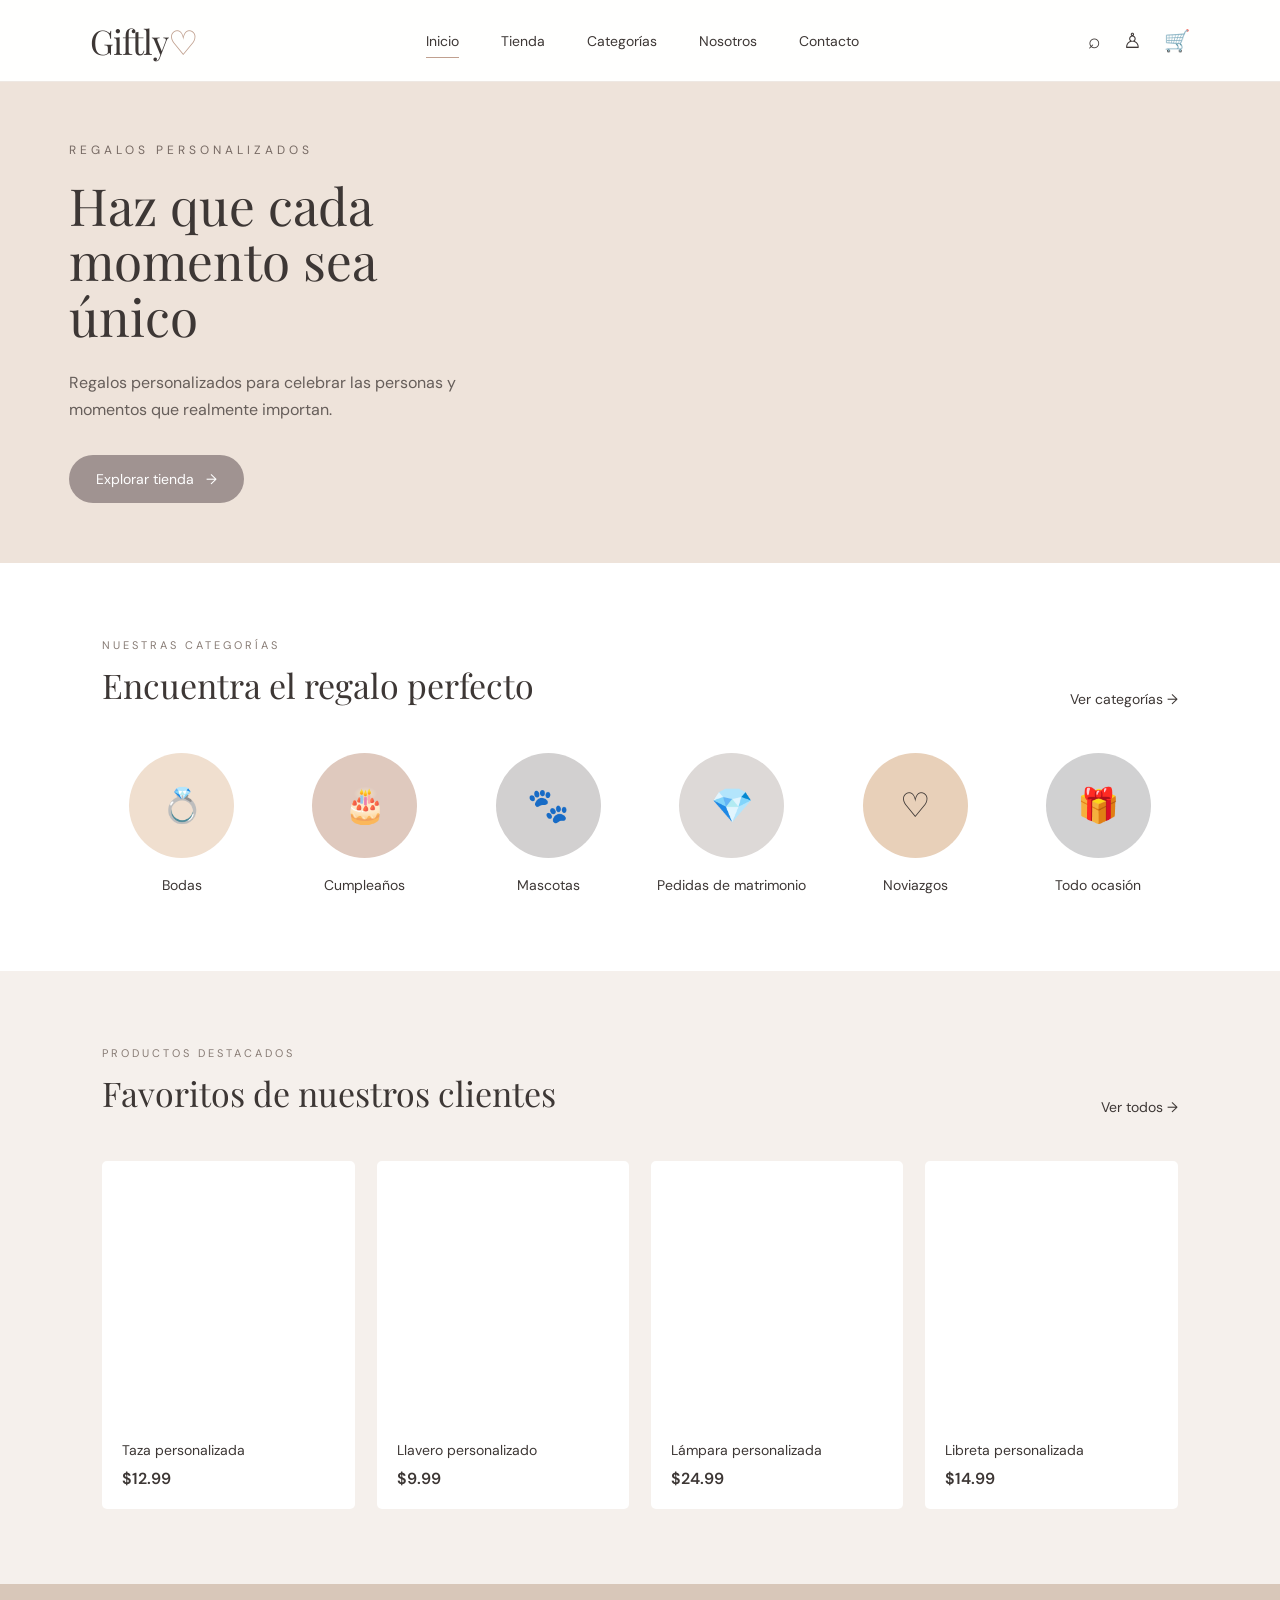
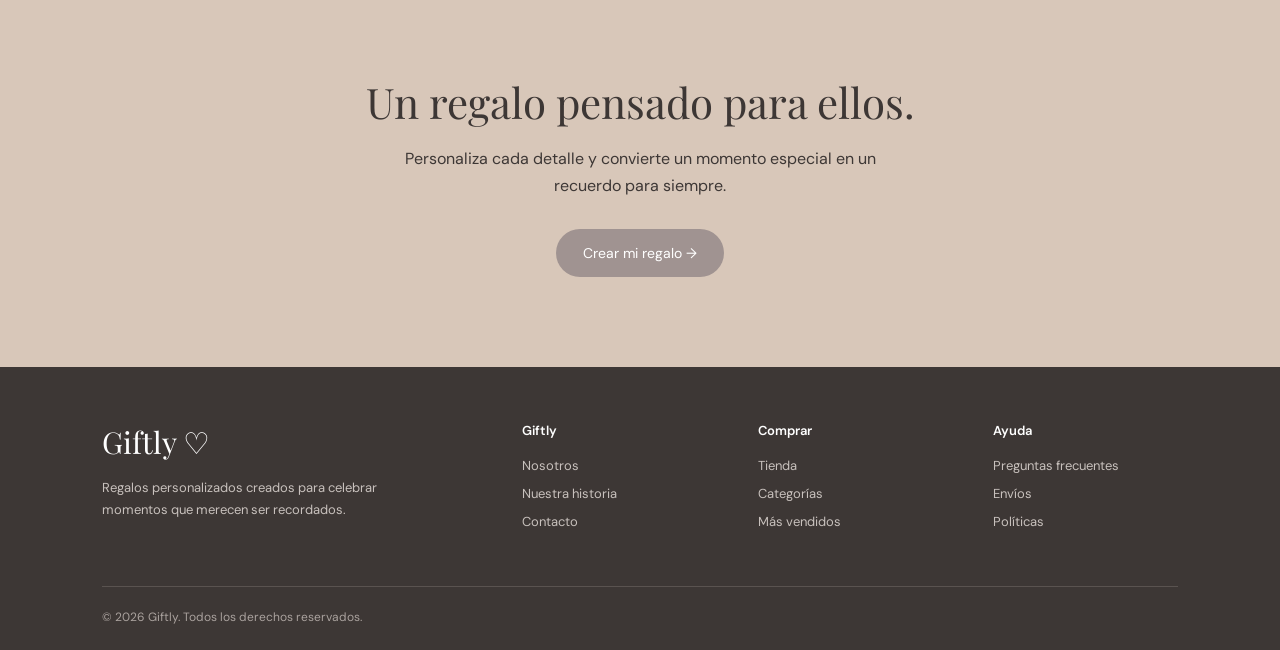
==== index.html @ bbb014ee "First Commit" ====
<!DOCTYPE html>
<html lang="es">

<head>
    <meta charset="UTF-8">
    <meta name="viewport" content="width=device-width, initial-scale=1.0">

    <title>Giftly | Regalos personalizados</title>

    <!-- Google Fonts -->
    <link rel="preconnect" href="https://fonts.googleapis.com">
    <link rel="preconnect" href="https://fonts.gstatic.com" crossorigin>

    <link href="https://fonts.googleapis.com/css2?family=DM+Sans:wght@400;500;600;700&family=Playfair+Display:wght@400;500;600&display=swap" rel="stylesheet">

    <!-- CSS -->
    <link rel="stylesheet" href="css/style.css">
</head>


<body>

    <!-- =========================
         HEADER
    ========================== -->

    <header class="header">

        <a href="#" class="logo">
            Giftly<span>♡</span>
        </a>

        <nav class="navbar">

            <a href="#" class="active">Inicio</a>
            <a href="#">Tienda</a>
            <a href="#">Categorías</a>
            <a href="#">Nosotros</a>
            <a href="#">Contacto</a>

        </nav>

        <div class="header-icons">

            <a href="#" aria-label="Buscar">⌕</a>
            <a href="#" aria-label="Cuenta">♙</a>
            <a href="#" aria-label="Carrito">🛒</a>

        </div>

    </header>


    <!-- =========================
         MAIN
    ========================== -->

    <main>


        <!-- HERO -->

        <section class="hero">

            <div class="hero-content">

                <span class="small-title">
                    Regalos personalizados
                </span>

                <h1>
                    Haz que cada
                    momento sea único
                </h1>

                <p>
                    Regalos personalizados para celebrar
                    las personas y momentos que realmente
                    importan.
                </p>

                <a href="#" class="btn">
                    Explorar tienda
                    <span>→</span>
                </a>

            </div>

            <div class="hero-image"></div>

        </section>


        <!-- =========================
             CATEGORÍAS
        ========================== -->

        <section class="categories">

            <div class="section-header">

                <div>

                    <span class="section-label">
                        Nuestras categorías
                    </span>

                    <h2 class="section-title">
                        Encuentra el regalo perfecto
                    </h2>

                </div>

                <a href="#" class="view-all">
                    Ver categorías →
                </a>

            </div>


            <div class="category-grid">


                <a href="#" class="category">

                    <div class="category-circle">
                        💍
                    </div>

                    <p>Bodas</p>

                </a>


                <a href="#" class="category">

                    <div class="category-circle">
                        🎂
                    </div>

                    <p>Cumpleaños</p>

                </a>


                <a href="#" class="category">

                    <div class="category-circle">
                        🐾
                    </div>

                    <p>Mascotas</p>

                </a>


                <a href="#" class="category">

                    <div class="category-circle">
                        💎
                    </div>

                    <p>Pedidas de matrimonio</p>

                </a>


                <a href="#" class="category">

                    <div class="category-circle">
                        ♡
                    </div>

                    <p>Noviazgos</p>

                </a>


                <a href="#" class="category">

                    <div class="category-circle">
                        🎁
                    </div>

                    <p>Todo ocasión</p>

                </a>

            </div>

        </section>


        <!-- =========================
             PRODUCTOS
        ========================== -->

        <section class="products">

            <div class="section-header">

                <div>

                    <span class="section-label">
                        Productos destacados
                    </span>

                    <h2 class="section-title">
                        Favoritos de nuestros clientes
                    </h2>

                </div>

                <a href="#" class="view-all">
                    Ver todos →
                </a>

            </div>


            <div class="product-grid">


                <!-- PRODUCTO 1 -->

                <article class="product">

                    <div class="product-image product-1"></div>

                    <div class="product-info">

                        <p class="product-name">
                            Taza personalizada
                        </p>

                        <p class="product-price">
                            $12.99
                        </p>

                    </div>

                </article>


                <!-- PRODUCTO 2 -->

                <article class="product">

                    <div class="product-image product-2"></div>

                    <div class="product-info">

                        <p class="product-name">
                            Llavero personalizado
                        </p>

                        <p class="product-price">
                            $9.99
                        </p>

                    </div>

                </article>


                <!-- PRODUCTO 3 -->

                <article class="product">

                    <div class="product-image product-3"></div>

                    <div class="product-info">

                        <p class="product-name">
                            Lámpara personalizada
                        </p>

                        <p class="product-price">
                            $24.99
                        </p>

                    </div>

                </article>


                <!-- PRODUCTO 4 -->

                <article class="product">

                    <div class="product-image product-4"></div>

                    <div class="product-info">

                        <p class="product-name">
                            Libreta personalizada
                        </p>

                        <p class="product-price">
                            $14.99
                        </p>

                    </div>

                </article>


            </div>

        </section>


        <!-- =========================
             CTA
        ========================== -->

        <section class="cta">

            <h2>
                Un regalo pensado para ellos.
            </h2>

            <p>
                Personaliza cada detalle y convierte
                un momento especial en un recuerdo
                para siempre.
            </p>

            <a href="#" class="btn">
                Crear mi regalo →
            </a>

        </section>


    </main>


    <!-- =========================
         FOOTER
    ========================== -->

    <footer class="footer">

        <div class="footer-content">


            <div class="footer-brand">

                <div class="footer-logo">
                    Giftly ♡
                </div>

                <p>
                    Regalos personalizados creados
                    para celebrar momentos que
                    merecen ser recordados.
                </p>

            </div>


            <div class="footer-column">

                <h3>Giftly</h3>

                <ul>

                    <li>
                        <a href="#">Nosotros</a>
                    </li>

                    <li>
                        <a href="#">Nuestra historia</a>
                    </li>

                    <li>
                        <a href="#">Contacto</a>
                    </li>

                </ul>

            </div>


            <div class="footer-column">

                <h3>Comprar</h3>

                <ul>

                    <li>
                        <a href="#">Tienda</a>
                    </li>

                    <li>
                        <a href="#">Categorías</a>
                    </li>

                    <li>
                        <a href="#">Más vendidos</a>
                    </li>

                </ul>

            </div>


            <div class="footer-column">

                <h3>Ayuda</h3>

                <ul>

                    <li>
                        <a href="#">Preguntas frecuentes</a>
                    </li>

                    <li>
                        <a href="#">Envíos</a>
                    </li>

                    <li>
                        <a href="#">Políticas</a>
                    </li>

                </ul>

            </div>


        </div>


        <div class="copyright">

            © 2026 Giftly. Todos los derechos reservados.

        </div>

    </footer>


</body>

</html>
---- css/style.css ----
/* =========================
   PALETA DE COLORES
========================= */

:root {

    --beige: #D8C7B9;
    --blush: #C0A08F;
    --taupe: #A09391;
    --cream: #E8D0B9;
    --gray: #C0C0C1;

    --dark: #3D3735;

    --white: #FFFFFF;

    --background: #F8F5F2;

}


/* =========================
   RESET
========================= */

* {
    margin: 0;
    padding: 0;
    box-sizing: border-box;
}


html {
    scroll-behavior: smooth;
}


body {

    font-family: "DM Sans", sans-serif;

    color: var(--dark);

    background: var(--background);

}


a {

    text-decoration: none;

    color: inherit;

}


/* =========================
   HEADER
========================= */

.header {

    height: 82px;

    background: rgba(255, 255, 255, 0.96);

    display: flex;

    align-items: center;

    justify-content: space-between;

    padding: 0 7%;

    border-bottom: 1px solid #eee8e3;

}


/* LOGO */

.logo {

    font-family: "Playfair Display", serif;

    font-size: 34px;

    letter-spacing: -1px;

}


.logo span {

    color: var(--blush);

}


/* NAVBAR */

.navbar {

    display: flex;

    gap: 42px;

    font-size: 14px;

}


.navbar a {

    position: relative;

    transition: 0.3s;

}


.navbar a:hover {

    color: var(--blush);

}


.navbar a.active::after {

    content: "";

    position: absolute;

    width: 100%;

    height: 1px;

    background: var(--blush);

    left: 0;

    bottom: -8px;

}


/* HEADER ICONS */

.header-icons {

    display: flex;

    gap: 22px;

    font-size: 21px;

}


.header-icons a {

    transition: 0.3s;

}


.header-icons a:hover {

    color: var(--blush);

}


/* =========================
   HERO
========================= */

.hero {

    min-height: 480px;

    display: grid;

    grid-template-columns: 45% 55%;

    background: #eee3da;

}


.hero-content {

    display: flex;

    flex-direction: column;

    justify-content: center;

    padding: 60px 12%;

}


/* SMALL TITLE */

.small-title {

    font-size: 12px;

    letter-spacing: 4px;

    text-transform: uppercase;

    color: #766963;

    margin-bottom: 20px;

}


/* HERO TITLE */

.hero h1 {

    font-family: "Playfair Display", serif;

    font-size: clamp(42px, 4vw, 62px);

    font-weight: 400;

    line-height: 1.08;

    margin-bottom: 25px;

}


/* HERO TEXT */

.hero p {

    max-width: 420px;

    line-height: 1.7;

    color: #665e5a;

    margin-bottom: 32px;

}


/* BUTTON */

.btn {

    display: inline-flex;

    width: fit-content;

    align-items: center;

    gap: 12px;

    padding: 15px 27px;

    background: var(--taupe);

    color: white;

    border-radius: 30px;

    font-size: 14px;

    transition: 0.3s;

}


.btn:hover {

    background: var(--dark);

    transform: translateY(-2px);

}


/* HERO IMAGE */

.hero-image {

    background-image:

        url("https://images.unsplash.com/photo-1512909006721-3d6018887383?auto=format&fit=crop&w=1400&q=85");

    background-size: cover;

    background-position: center;

    min-height: 480px;

}


/* =========================
   SECCIONES
========================= */

.categories,
.products {

    padding: 75px 8%;

}


.categories {

    background: white;

}


.products {

    background: #F5F0EC;

}


/* SECTION HEADER */

.section-header {

    display: flex;

    justify-content: space-between;

    align-items: end;

    margin-bottom: 45px;

}


.section-label {

    display: block;

    font-size: 11px;

    letter-spacing: 3px;

    text-transform: uppercase;

    color: #877b74;

    margin-bottom: 10px;

}


.section-title {

    font-family: "Playfair Display", serif;

    font-size: 34px;

    font-weight: 400;

}


.view-all {

    font-size: 14px;

    transition: 0.3s;

}


.view-all:hover {

    color: var(--blush);

}


/* =========================
   CATEGORÍAS
========================= */

.category-grid {

    display: grid;

    grid-template-columns: repeat(6, 1fr);

    gap: 25px;

}


.category {

    text-align: center;

    cursor: pointer;

}


.category-circle {

    width: 105px;

    height: 105px;

    margin: 0 auto 18px;

    border-radius: 50%;

    display: flex;

    align-items: center;

    justify-content: center;

    font-size: 34px;

    transition: 0.3s;

}


.category:nth-child(1) .category-circle {

    background: #F0DFCF;

}


.category:nth-child(2) .category-circle {

    background: #DFC9BE;

}


.category:nth-child(3) .category-circle {

    background: #D2D0D0;

}


.category:nth-child(4) .category-circle {

    background: #DDD9D7;

}


.category:nth-child(5) .category-circle {

    background: var(--cream);

}


.category:nth-child(6) .category-circle {

    background: #D1D1D2;

}


.category:hover .category-circle {

    transform: translateY(-5px);

}


.category p {

    font-size: 14px;

    line-height: 1.4;

}


/* =========================
   PRODUCTOS
========================= */

.product-grid {

    display: grid;

    grid-template-columns: repeat(4, 1fr);

    gap: 22px;

}


.product {

    background: white;

    border-radius: 5px;

    overflow: hidden;

    transition: 0.3s;

}


.product:hover {

    transform: translateY(-5px);

    box-shadow:
        0 15px 35px rgba(60, 50, 45, 0.08);

}


/* PRODUCT IMAGE */

.product-image {

    height: 260px;

    background-size: cover;

    background-position: center;

}


.product-1 {

    background-image:
        url("https://images.unsplash.com/photo-1577937927133-66ef06acdf18?auto=format&fit=crop&w=700&q=80");

}


.product-2 {

    background-image:
        url("https://images.unsplash.com/photo-1608508644127-ba99c8c1c8bb?auto=format&fit=crop&w=700&q=80");

}


.product-3 {

    background-image:
        url("https://images.unsplash.com/photo-1603006905003-be475563bc59?auto=format&fit=crop&w=700&q=80");

}


.product-4 {

    background-image:
        url("https://images.unsplash.com/photo-1544816155-12df9643f363?auto=format&fit=crop&w=700&q=80");

}


/* PRODUCT INFO */

.product-info {

    padding: 20px;

}


.product-name {

    font-size: 14px;

    margin-bottom: 9px;

}


.product-price {

    font-size: 16px;

    font-weight: 600;

}


/* =========================
   CTA
========================= */

.cta {

    padding: 90px 8%;

    text-align: center;

    background: var(--beige);

}


.cta h2 {

    font-family: "Playfair Display", serif;

    font-size: 42px;

    font-weight: 400;

    margin-bottom: 15px;

}


.cta p {

    max-width: 500px;

    margin: 0 auto 30px;

    line-height: 1.7;

}


/* =========================
   FOOTER
========================= */

.footer {

    background: var(--dark);

    color: white;

    padding: 55px 8% 25px;

}


.footer-content {

    display: grid;

    grid-template-columns: 2fr 1fr 1fr 1fr;

    gap: 50px;

    padding-bottom: 45px;

}


/* FOOTER BRAND */

.footer-logo {

    font-family: "Playfair Display", serif;

    font-size: 30px;

    margin-bottom: 15px;

}


.footer-brand p {

    color: #c8c1bd;

    max-width: 300px;

    font-size: 13px;

    line-height: 1.7;

}


/* FOOTER COLUMNS */

.footer-column h3 {

    font-size: 13px;

    margin-bottom: 18px;

    font-weight: 600;

}


.footer-column ul {

    list-style: none;

}


.footer-column li {

    margin-bottom: 11px;

    font-size: 13px;

    color: #c8c1bd;

}


.footer-column a {

    transition: 0.3s;

}


.footer-column a:hover {

    color: white;

}


/* COPYRIGHT */

.copyright {

    border-top: 1px solid #5a5350;

    padding-top: 22px;

    font-size: 12px;

    color: #aaa29e;

}


/* =========================
   TABLETS
========================= */

@media (max-width: 1000px) {

    .navbar {

        gap: 18px;

    }


    .category-grid {

        grid-template-columns: repeat(3, 1fr);

        row-gap: 35px;

    }


    .product-grid {

        grid-template-columns: repeat(2, 1fr);

    }

}


/* =========================
   MOBILE
========================= */

@media (max-width: 700px) {

    .header {

        padding: 0 5%;

    }


    .navbar {

        display: none;

    }


    .hero {

        grid-template-columns: 1fr;

    }


    .hero-content {

        padding: 60px 8%;

    }


    .hero-image {

        min-height: 350px;

    }


    .category-grid {

        grid-template-columns: repeat(2, 1fr);

    }


    .product-grid {

        grid-template-columns: 1fr;

    }


    .section-header {

        align-items: flex-start;

        flex-direction: column;

        gap: 15px;

    }


    .footer-content {

        grid-template-columns: 1fr 1fr;

    }

}


/* =========================
   SMALL MOBILE
========================= */

@media (max-width: 450px) {

    .logo {

        font-size: 28px;

    }


    .header-icons {

        gap: 12px;

        font-size: 18px;

    }


    .hero h1 {

        font-size: 40px;

    }


    .section-title {

        font-size: 28px;

    }


    .category-grid {

        gap: 20px 10px;

    }


    .category-circle {

        width: 85px;

        height: 85px;

        font-size: 28px;

    }


    .footer-content {

        grid-template-columns: 1fr;

    }

}
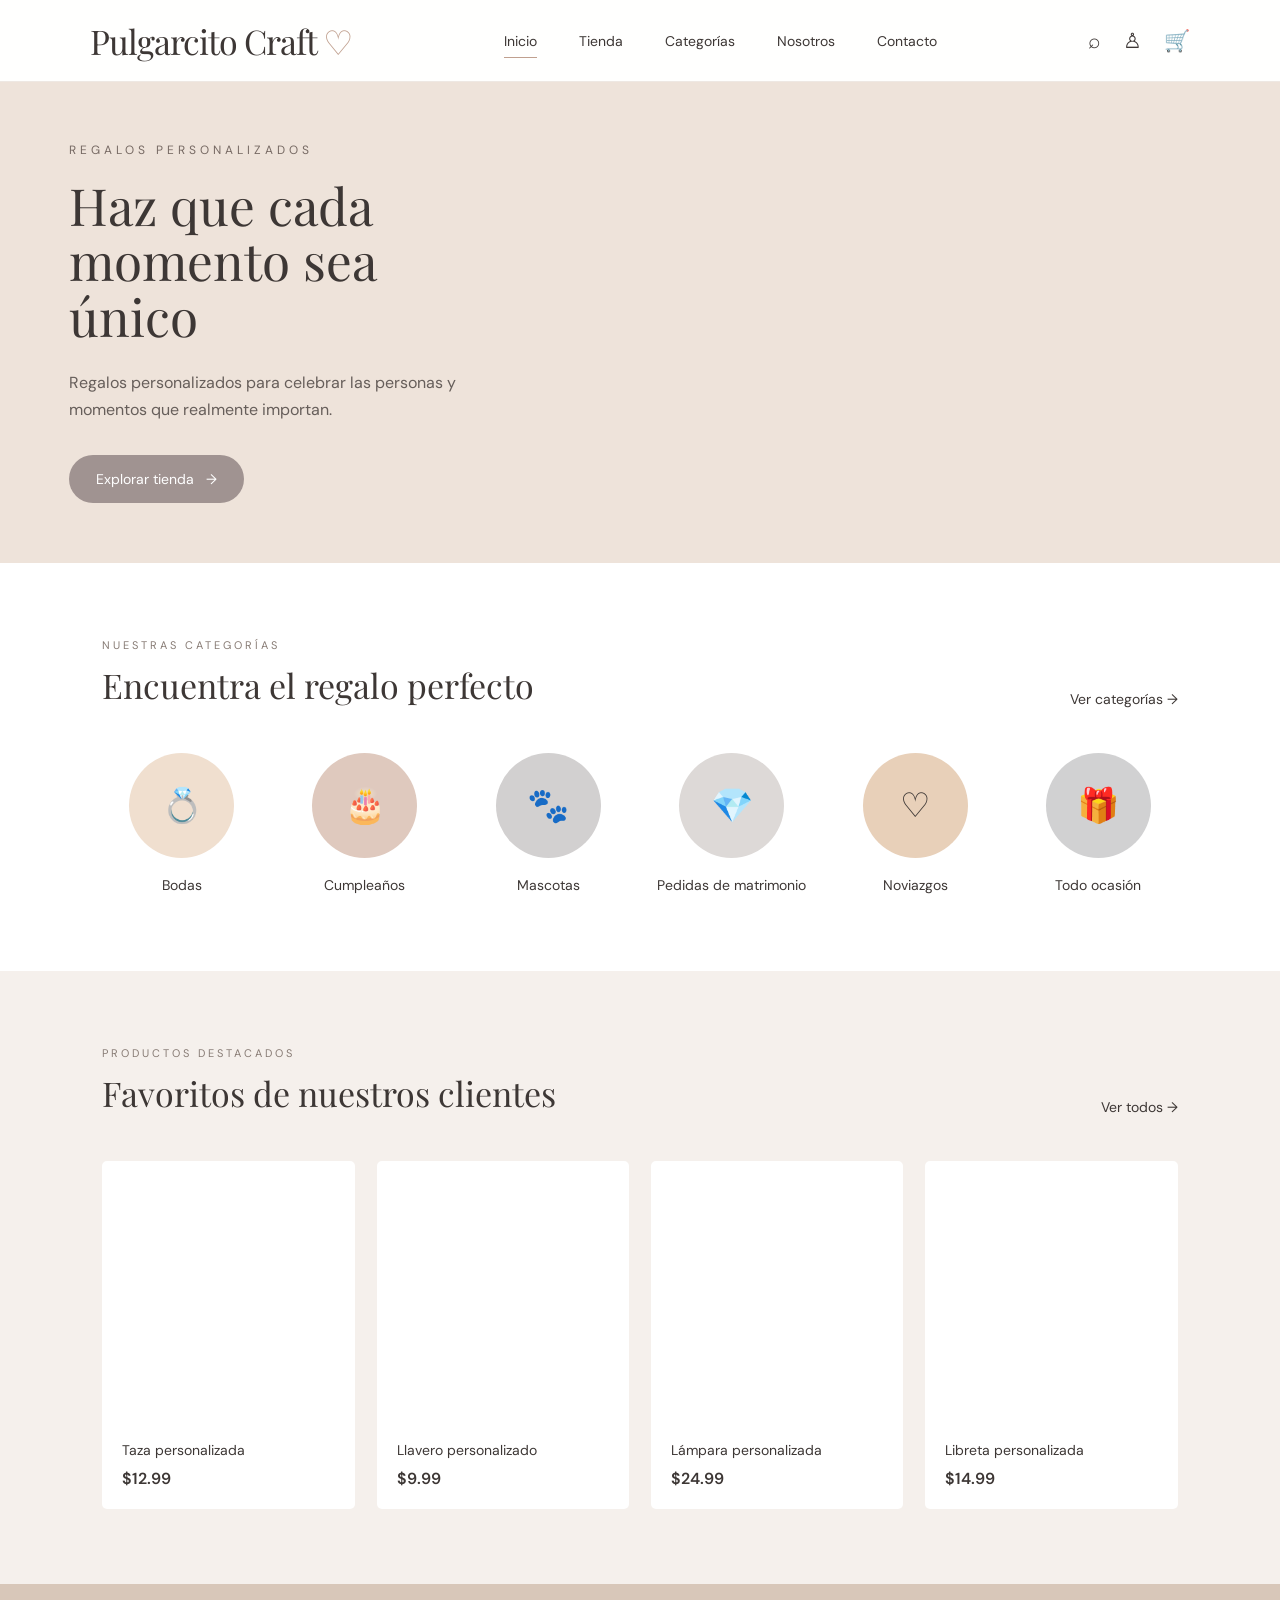
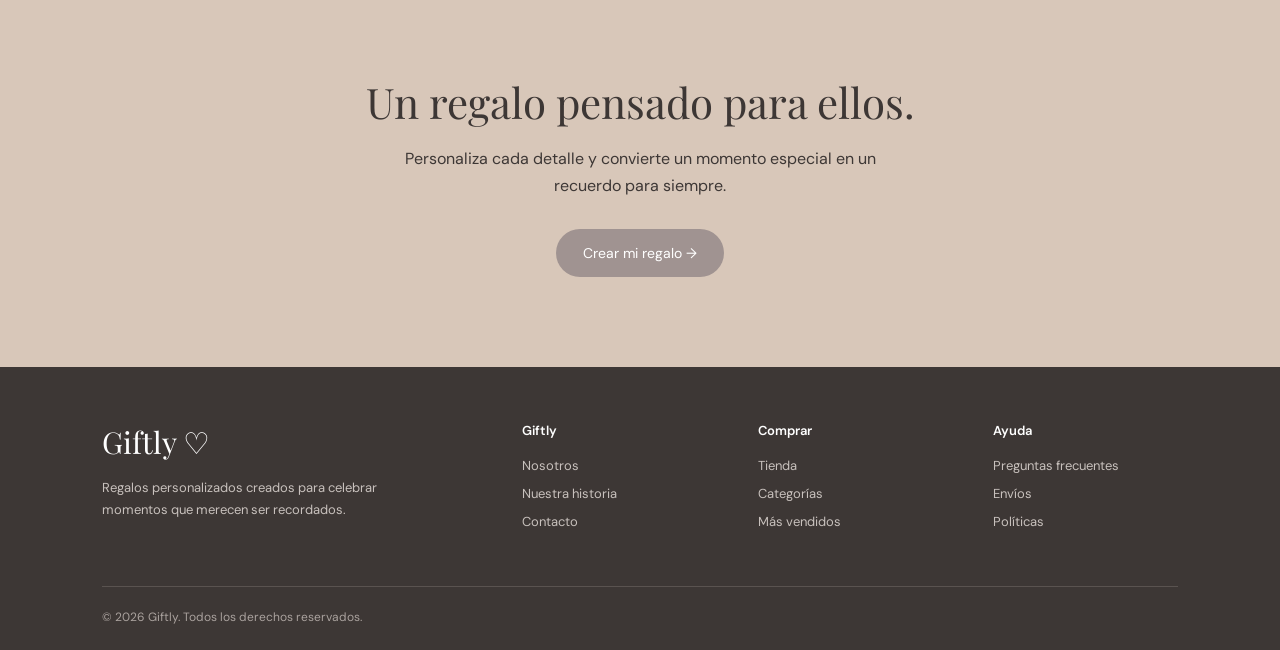
==== commit 207a6389: "New Page Tienda" ====
--- a/index.html
+++ b/index.html
@@ -27,13 +27,13 @@
     <header class="header">
 
         <a href="#" class="logo">
-            Giftly<span>♡</span>
+            Pulgarcito Craft<span> ♡</span>
         </a>
 
         <nav class="navbar">
 
             <a href="#" class="active">Inicio</a>
-            <a href="#">Tienda</a>
+            <a href="Tienda.html">Tienda</a>
             <a href="#">Categorías</a>
             <a href="#">Nosotros</a>
             <a href="#">Contacto</a>
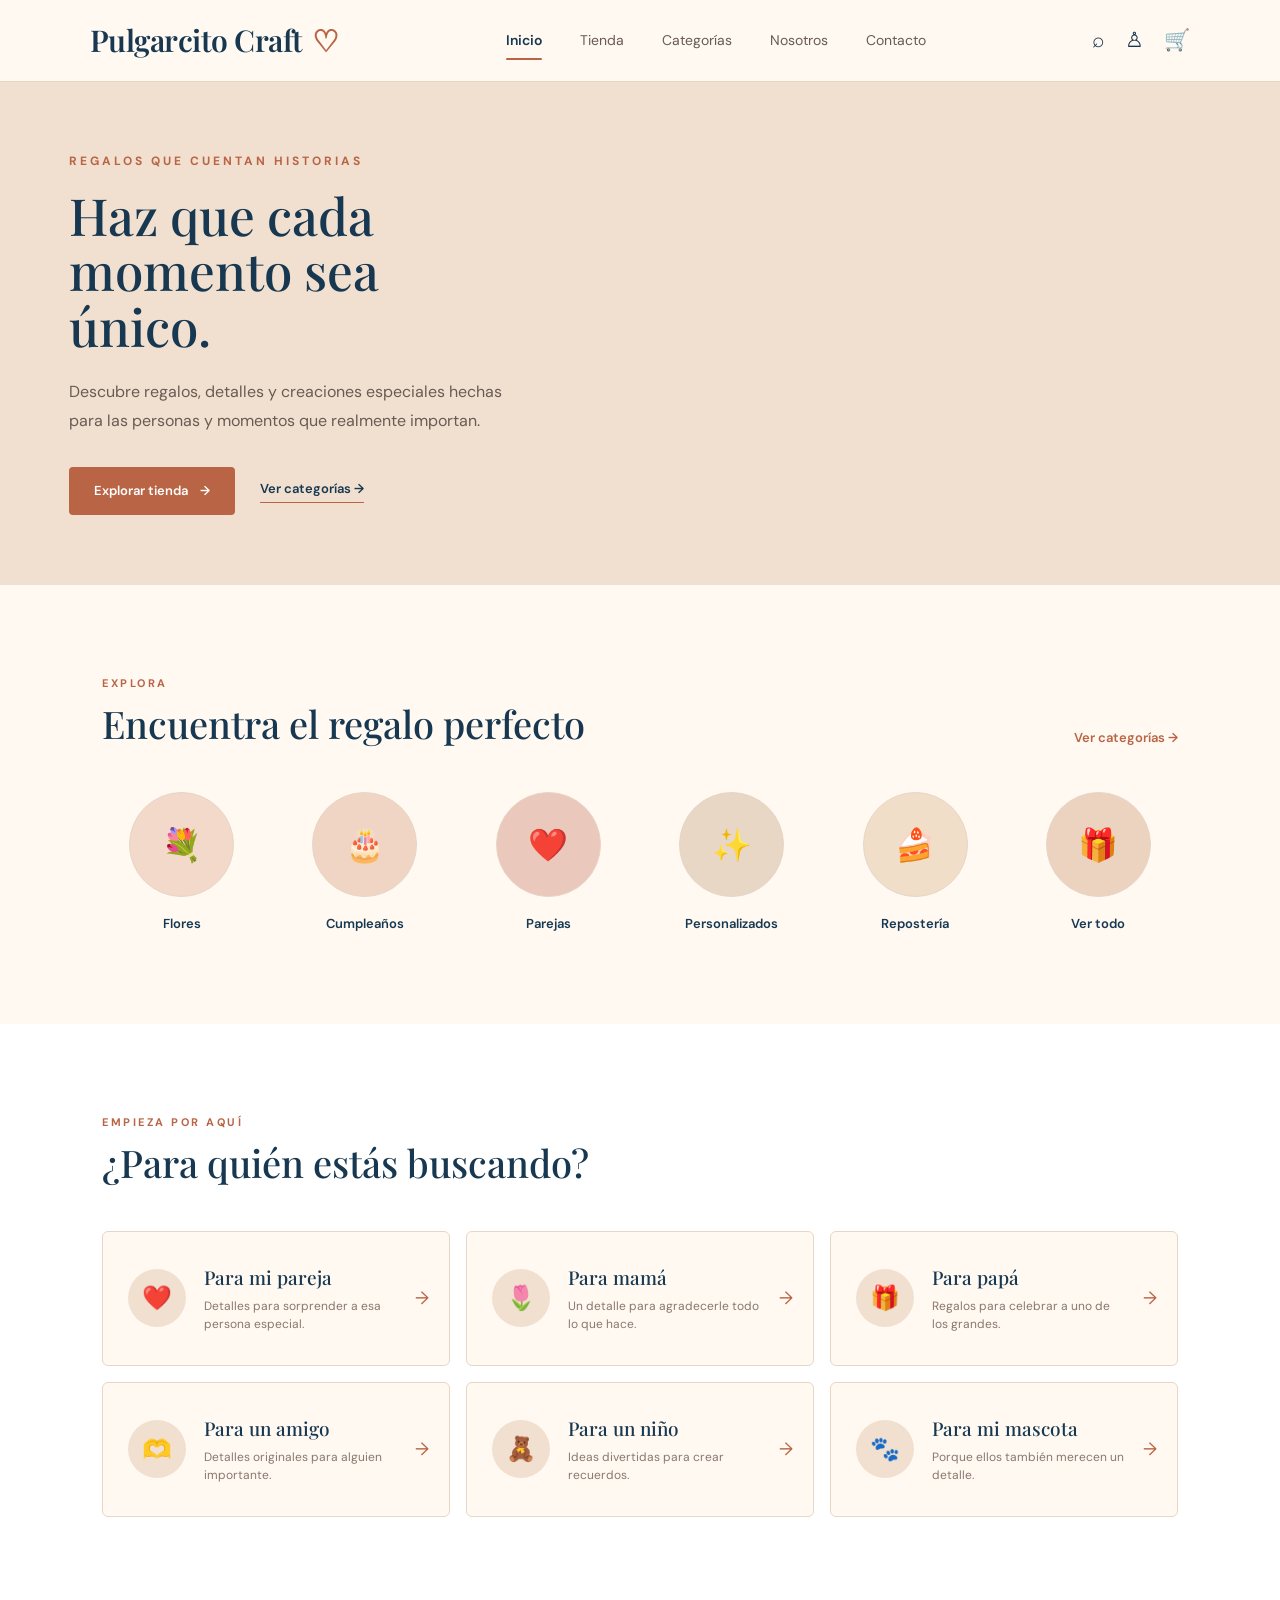
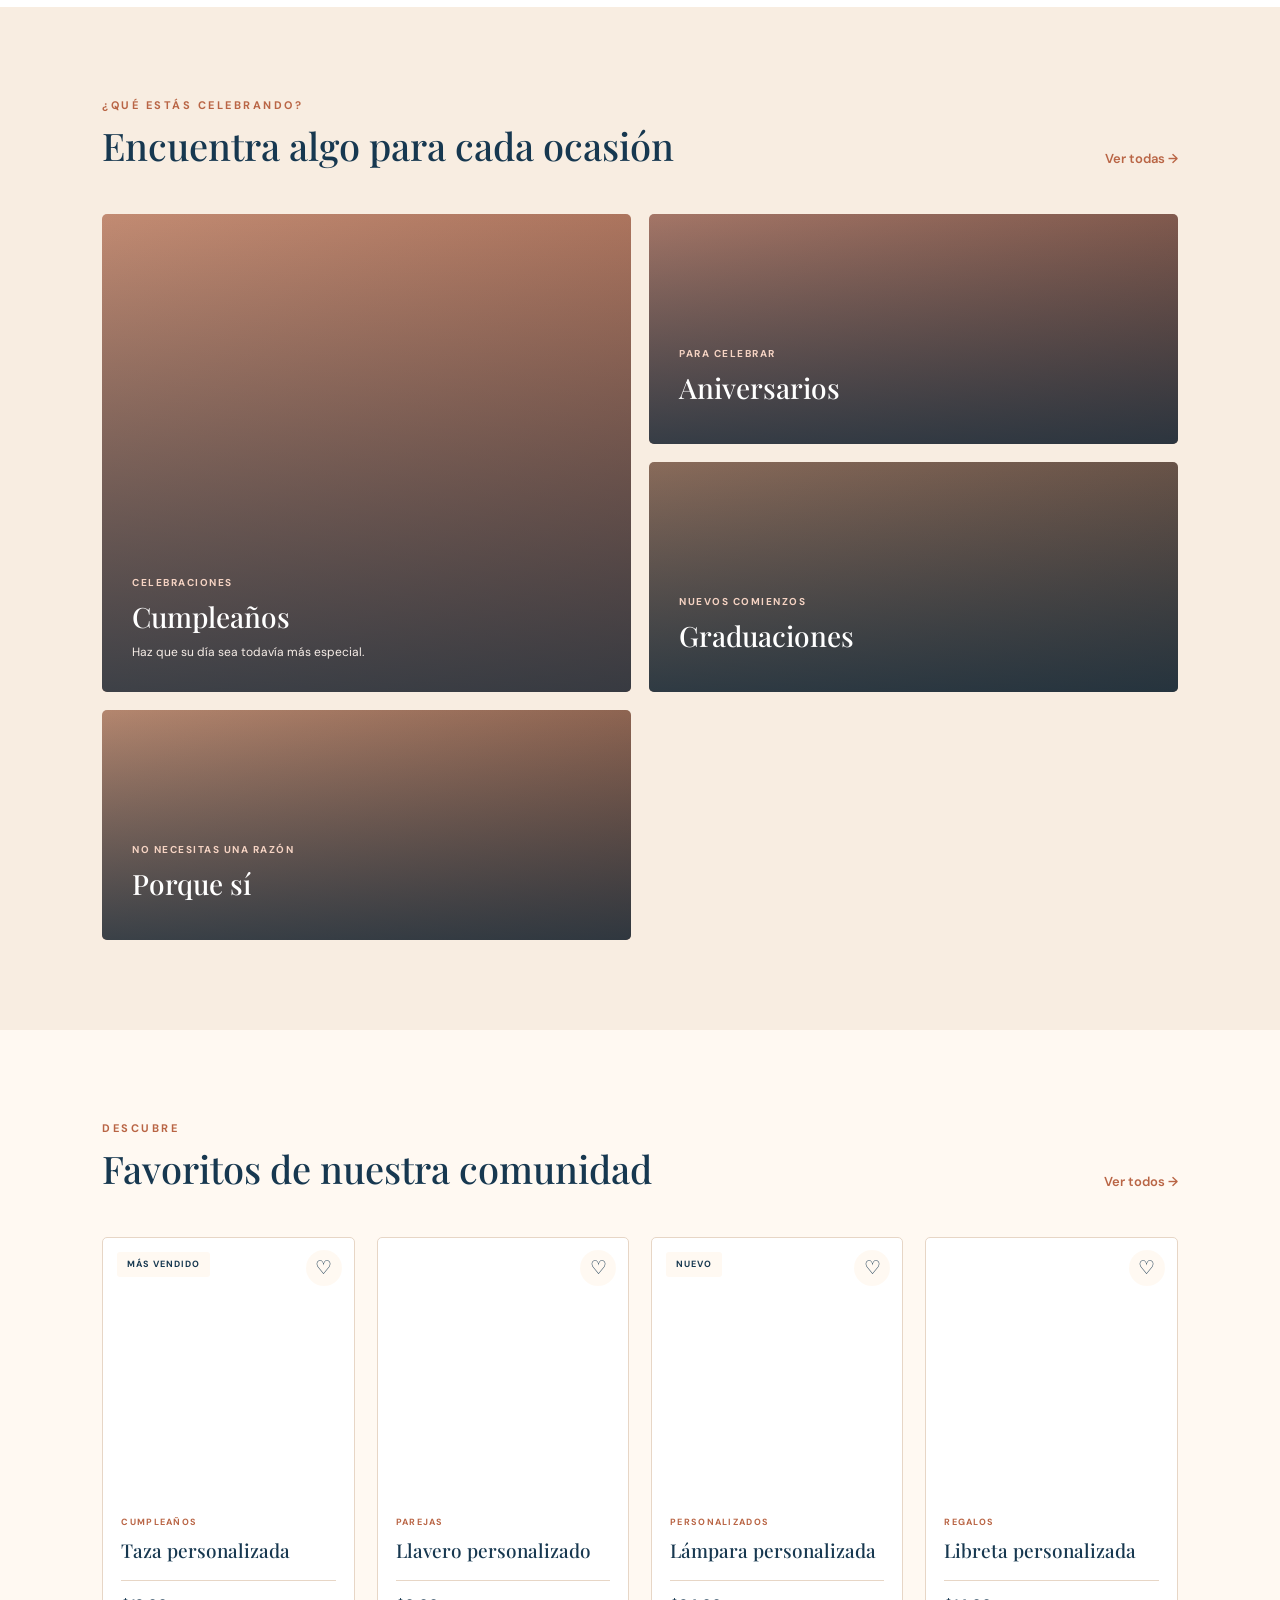
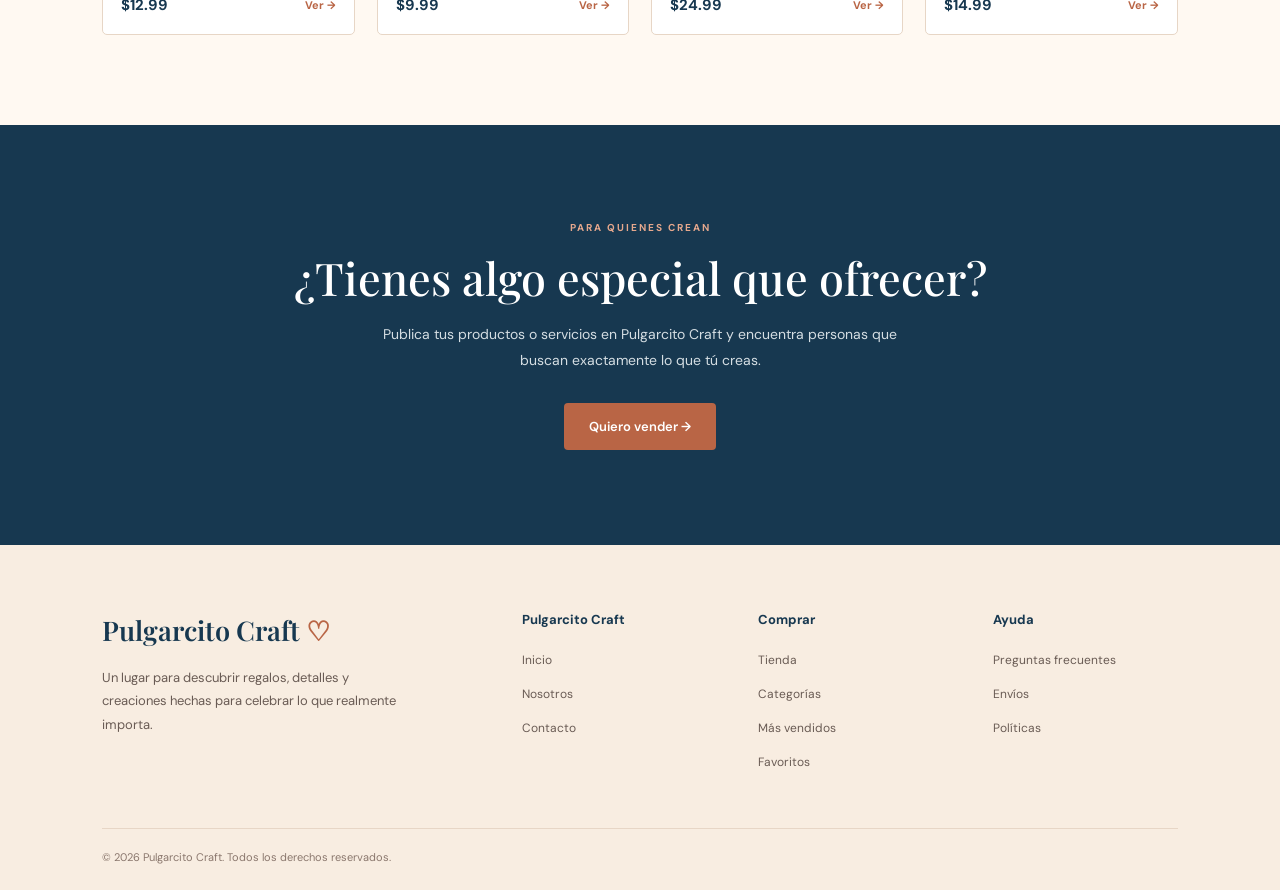
==== commit f6d2906b: "reintento 2" ====
--- a/index.html
+++ b/index.html
@@ -5,13 +5,15 @@
     <meta charset="UTF-8">
     <meta name="viewport" content="width=device-width, initial-scale=1.0">
 
-    <title>Giftly | Regalos personalizados</title>
+    <title>Pulgarcito Craft | Regalos para momentos especiales</title>
 
     <!-- Google Fonts -->
     <link rel="preconnect" href="https://fonts.googleapis.com">
     <link rel="preconnect" href="https://fonts.gstatic.com" crossorigin>
 
-    <link href="https://fonts.googleapis.com/css2?family=DM+Sans:wght@400;500;600;700&family=Playfair+Display:wght@400;500;600&display=swap" rel="stylesheet">
+    <link
+        href="https://fonts.googleapis.com/css2?family=DM+Sans:wght@400;500;600;700&family=Playfair+Display:wght@400;500;600&display=swap"
+        rel="stylesheet">
 
     <!-- CSS -->
     <link rel="stylesheet" href="css/style.css">
@@ -26,25 +28,25 @@
 
     <header class="header">
 
-        <a href="#" class="logo">
+        <a href="index.html" class="logo">
             Pulgarcito Craft<span> ♡</span>
         </a>
 
         <nav class="navbar">
 
-            <a href="#" class="active">Inicio</a>
+            <a href="index.html" class="active">Inicio</a>
             <a href="Tienda.html">Tienda</a>
-            <a href="#">Categorías</a>
-            <a href="#">Nosotros</a>
-            <a href="#">Contacto</a>
+            <a href="categorias.html">Categorías</a>
+            <a href="nosotros.html">Nosotros</a>
+            <a href="contacto.html">Contacto</a>
 
         </nav>
 
         <div class="header-icons">
 
-            <a href="#" aria-label="Buscar">⌕</a>
-            <a href="#" aria-label="Cuenta">♙</a>
-            <a href="#" aria-label="Carrito">🛒</a>
+            <a href="buscar.html" aria-label="Buscar">⌕</a>
+            <a href="cuenta.html" aria-label="Cuenta">♙</a>
+            <a href="carrito.html" aria-label="Carrito">🛒</a>
 
         </div>
 
@@ -58,31 +60,41 @@
     <main>
 
 
-        <!-- HERO -->
+        <!-- =========================
+             HERO
+        ========================== -->
 
         <section class="hero">
 
             <div class="hero-content">
 
                 <span class="small-title">
-                    Regalos personalizados
+                    Regalos que cuentan historias
                 </span>
 
                 <h1>
                     Haz que cada
-                    momento sea único
+                    momento sea único.
                 </h1>
 
                 <p>
-                    Regalos personalizados para celebrar
-                    las personas y momentos que realmente
-                    importan.
+                    Descubre regalos, detalles y creaciones
+                    especiales hechas para las personas y
+                    momentos que realmente importan.
                 </p>
 
-                <a href="#" class="btn">
-                    Explorar tienda
-                    <span>→</span>
-                </a>
+                <div class="hero-actions">
+
+                    <a href="Tienda.html" class="btn">
+                        Explorar tienda
+                        <span>→</span>
+                    </a>
+
+                    <a href="categorias.html" class="text-link">
+                        Ver categorías →
+                    </a>
+
+                </div>
 
             </div>
 
@@ -102,7 +114,7 @@
                 <div>
 
                     <span class="section-label">
-                        Nuestras categorías
+                        Explora
                     </span>
 
                     <h2 class="section-title">
@@ -111,7 +123,7 @@
 
                 </div>
 
-                <a href="#" class="view-all">
+                <a href="categorias.html" class="view-all">
                     Ver categorías →
                 </a>
 
@@ -121,18 +133,18 @@
             <div class="category-grid">
 
 
-                <a href="#" class="category">
+                <a href="categorias.html?categoria=flores" class="category">
 
                     <div class="category-circle">
-                        💍
-                    </div>
-
-                    <p>Bodas</p>
-
-                </a>
-
-
-                <a href="#" class="category">
+                        💐
+                    </div>
+
+                    <p>Flores</p>
+
+                </a>
+
+
+                <a href="categorias.html?categoria=cumpleanos" class="category">
 
                     <div class="category-circle">
                         🎂
@@ -143,46 +155,46 @@
                 </a>
 
 
-                <a href="#" class="category">
+                <a href="categorias.html?categoria=parejas" class="category">
 
                     <div class="category-circle">
-                        🐾
-                    </div>
-
-                    <p>Mascotas</p>
-
-                </a>
-
-
-                <a href="#" class="category">
+                        ❤️
+                    </div>
+
+                    <p>Parejas</p>
+
+                </a>
+
+
+                <a href="categorias.html?categoria=personalizados" class="category">
 
                     <div class="category-circle">
-                        💎
-                    </div>
-
-                    <p>Pedidas de matrimonio</p>
-
-                </a>
-
-
-                <a href="#" class="category">
+                        ✨
+                    </div>
+
+                    <p>Personalizados</p>
+
+                </a>
+
+
+                <a href="categorias.html?categoria=reposteria" class="category">
 
                     <div class="category-circle">
-                        ♡
-                    </div>
-
-                    <p>Noviazgos</p>
-
-                </a>
-
-
-                <a href="#" class="category">
+                        🍰
+                    </div>
+
+                    <p>Repostería</p>
+
+                </a>
+
+
+                <a href="categorias.html" class="category">
 
                     <div class="category-circle">
                         🎁
                     </div>
 
-                    <p>Todo ocasión</p>
+                    <p>Ver todo</p>
 
                 </a>
 
@@ -192,9 +204,293 @@
 
 
         <!-- =========================
-             PRODUCTOS
+             PARA QUIÉN
         ========================== -->
 
+        <section class="for-who">
+
+            <div class="section-header">
+
+                <div>
+
+                    <span class="section-label">
+                        Empieza por aquí
+                    </span>
+
+                    <h2 class="section-title">
+                        ¿Para quién estás buscando?
+                    </h2>
+
+                </div>
+
+            </div>
+
+
+            <div class="who-grid">
+
+
+                <a href="categorias.html?para=pareja" class="who-card">
+
+                    <div class="who-icon">
+                        ❤️
+                    </div>
+
+                    <div class="who-content">
+
+                        <h3>
+                            Para mi pareja
+                        </h3>
+
+                        <p>
+                            Detalles para sorprender a esa persona especial.
+                        </p>
+
+                    </div>
+
+                    <span class="who-arrow">→</span>
+
+                </a>
+
+
+                <a href="categorias.html?para=mama" class="who-card">
+
+                    <div class="who-icon">
+                        🌷
+                    </div>
+
+                    <div class="who-content">
+
+                        <h3>
+                            Para mamá
+                        </h3>
+
+                        <p>
+                            Un detalle para agradecerle todo lo que hace.
+                        </p>
+
+                    </div>
+
+                    <span class="who-arrow">→</span>
+
+                </a>
+
+
+                <a href="categorias.html?para=papa" class="who-card">
+
+                    <div class="who-icon">
+                        🎁
+                    </div>
+
+                    <div class="who-content">
+
+                        <h3>
+                            Para papá
+                        </h3>
+
+                        <p>
+                            Regalos para celebrar a uno de los grandes.
+                        </p>
+
+                    </div>
+
+                    <span class="who-arrow">→</span>
+
+                </a>
+
+
+                <a href="categorias.html?para=amigo" class="who-card">
+
+                    <div class="who-icon">
+                        🫶
+                    </div>
+
+                    <div class="who-content">
+
+                        <h3>
+                            Para un amigo
+                        </h3>
+
+                        <p>
+                            Detalles originales para alguien importante.
+                        </p>
+
+                    </div>
+
+                    <span class="who-arrow">→</span>
+
+                </a>
+
+
+                <a href="categorias.html?para=nino" class="who-card">
+
+                    <div class="who-icon">
+                        🧸
+                    </div>
+
+                    <div class="who-content">
+
+                        <h3>
+                            Para un niño
+                        </h3>
+
+                        <p>
+                            Ideas divertidas para crear recuerdos.
+                        </p>
+
+                    </div>
+
+                    <span class="who-arrow">→</span>
+
+                </a>
+
+
+                <a href="categorias.html?para=mascota" class="who-card">
+
+                    <div class="who-icon">
+                        🐾
+                    </div>
+
+                    <div class="who-content">
+
+                        <h3>
+                            Para mi mascota
+                        </h3>
+
+                        <p>
+                            Porque ellos también merecen un detalle.
+                        </p>
+
+                    </div>
+
+                    <span class="who-arrow">→</span>
+
+                </a>
+
+
+            </div>
+
+        </section>
+
+
+        <!-- =========================
+             OCASIONES
+        ========================== -->
+
+        <section class="occasions">
+
+            <div class="section-header">
+
+                <div>
+
+                    <span class="section-label">
+                        ¿Qué estás celebrando?
+                    </span>
+
+                    <h2 class="section-title">
+                        Encuentra algo para cada ocasión
+                    </h2>
+
+                </div>
+
+                <a href="categorias.html" class="view-all">
+                    Ver todas →
+                </a>
+
+            </div>
+
+
+            <div class="occasion-grid">
+
+
+                <a href="categorias.html?ocasion=cumpleanos" class="occasion occasion-large">
+
+                    <div class="occasion-overlay"></div>
+
+                    <div class="occasion-content">
+
+                        <span>
+                            Celebraciones
+                        </span>
+
+                        <h3>
+                            Cumpleaños
+                        </h3>
+
+                        <p>
+                            Haz que su día sea todavía más especial.
+                        </p>
+
+                    </div>
+
+                </a>
+
+
+                <a href="categorias.html?ocasion=aniversario" class="occasion">
+
+                    <div class="occasion-overlay"></div>
+
+                    <div class="occasion-content">
+
+                        <span>
+                            Para celebrar
+                        </span>
+
+                        <h3>
+                            Aniversarios
+                        </h3>
+
+                    </div>
+
+                </a>
+
+
+                <a href="categorias.html?ocasion=graduacion" class="occasion">
+
+                    <div class="occasion-overlay"></div>
+
+                    <div class="occasion-content">
+
+                        <span>
+                            Nuevos comienzos
+                        </span>
+
+                        <h3>
+                            Graduaciones
+                        </h3>
+
+                    </div>
+
+                </a>
+
+
+                <a href="categorias.html?ocasion=especial" class="occasion">
+
+                    <div class="occasion-overlay"></div>
+
+                    <div class="occasion-content">
+
+                        <span>
+                            No necesitas una razón
+                        </span>
+
+                        <h3>
+                            Porque sí
+                        </h3>
+
+                    </div>
+
+                </a>
+
+
+            </div>
+
+        </section>
+
+
+        <!-- =========================
+             PRODUCTOS DESTACADOS
+        ========================== -->
+
         <section class="products">
 
             <div class="section-header">
@@ -202,16 +498,16 @@
                 <div>
 
                     <span class="section-label">
-                        Productos destacados
+                        Descubre
                     </span>
 
                     <h2 class="section-title">
-                        Favoritos de nuestros clientes
+                        Favoritos de nuestra comunidad
                     </h2>
 
                 </div>
 
-                <a href="#" class="view-all">
+                <a href="Tienda.html" class="view-all">
                     Ver todos →
                 </a>
 
@@ -223,86 +519,170 @@
 
                 <!-- PRODUCTO 1 -->
 
-                <article class="product">
-
-                    <div class="product-image product-1"></div>
+                <a href="producto.html?id=1" class="product">
+
+                    <div class="product-image product-1">
+
+                        <span class="product-tag">
+                            Más vendido
+                        </span>
+
+                        <button class="product-favorite"
+                            aria-label="Agregar a favoritos">
+                            ♡
+                        </button>
+
+                    </div>
 
                     <div class="product-info">
 
-                        <p class="product-name">
+                        <span class="product-category">
+                            Cumpleaños
+                        </span>
+
+                        <h3 class="product-name">
                             Taza personalizada
-                        </p>
-
-                        <p class="product-price">
-                            $12.99
-                        </p>
-
-                    </div>
-
-                </article>
+                        </h3>
+
+                        <div class="product-bottom">
+
+                            <span class="product-price">
+                                $12.99
+                            </span>
+
+                            <span class="product-link">
+                                Ver →
+                            </span>
+
+                        </div>
+
+                    </div>
+
+                </a>
 
 
                 <!-- PRODUCTO 2 -->
 
-                <article class="product">
-
-                    <div class="product-image product-2"></div>
+                <a href="producto.html?id=2" class="product">
+
+                    <div class="product-image product-2">
+
+                        <button class="product-favorite"
+                            aria-label="Agregar a favoritos">
+                            ♡
+                        </button>
+
+                    </div>
 
                     <div class="product-info">
 
-                        <p class="product-name">
+                        <span class="product-category">
+                            Parejas
+                        </span>
+
+                        <h3 class="product-name">
                             Llavero personalizado
-                        </p>
-
-                        <p class="product-price">
-                            $9.99
-                        </p>
-
-                    </div>
-
-                </article>
+                        </h3>
+
+                        <div class="product-bottom">
+
+                            <span class="product-price">
+                                $9.99
+                            </span>
+
+                            <span class="product-link">
+                                Ver →
+                            </span>
+
+                        </div>
+
+                    </div>
+
+                </a>
 
 
                 <!-- PRODUCTO 3 -->
 
-                <article class="product">
-
-                    <div class="product-image product-3"></div>
+                <a href="producto.html?id=3" class="product">
+
+                    <div class="product-image product-3">
+
+                        <span class="product-tag">
+                            Nuevo
+                        </span>
+
+                        <button class="product-favorite"
+                            aria-label="Agregar a favoritos">
+                            ♡
+                        </button>
+
+                    </div>
 
                     <div class="product-info">
 
-                        <p class="product-name">
+                        <span class="product-category">
+                            Personalizados
+                        </span>
+
+                        <h3 class="product-name">
                             Lámpara personalizada
-                        </p>
-
-                        <p class="product-price">
-                            $24.99
-                        </p>
-
-                    </div>
-
-                </article>
+                        </h3>
+
+                        <div class="product-bottom">
+
+                            <span class="product-price">
+                                $24.99
+                            </span>
+
+                            <span class="product-link">
+                                Ver →
+                            </span>
+
+                        </div>
+
+                    </div>
+
+                </a>
 
 
                 <!-- PRODUCTO 4 -->
 
-                <article class="product">
-
-                    <div class="product-image product-4"></div>
+                <a href="producto.html?id=4" class="product">
+
+                    <div class="product-image product-4">
+
+                        <button class="product-favorite"
+                            aria-label="Agregar a favoritos">
+                            ♡
+                        </button>
+
+                    </div>
 
                     <div class="product-info">
 
-                        <p class="product-name">
+                        <span class="product-category">
+                            Regalos
+                        </span>
+
+                        <h3 class="product-name">
                             Libreta personalizada
-                        </p>
-
-                        <p class="product-price">
-                            $14.99
-                        </p>
-
-                    </div>
-
-                </article>
+                        </h3>
+
+                        <div class="product-bottom">
+
+                            <span class="product-price">
+                                $14.99
+                            </span>
+
+                            <span class="product-link">
+                                Ver →
+                            </span>
+
+                        </div>
+
+                    </div>
+
+                </a>
 
 
             </div>
@@ -316,18 +696,22 @@
 
         <section class="cta">
 
+            <span class="cta-label">
+                Para quienes crean
+            </span>
+
             <h2>
-                Un regalo pensado para ellos.
+                ¿Tienes algo especial que ofrecer?
             </h2>
 
             <p>
-                Personaliza cada detalle y convierte
-                un momento especial en un recuerdo
-                para siempre.
+                Publica tus productos o servicios en
+                Pulgarcito Craft y encuentra personas
+                que buscan exactamente lo que tú creas.
             </p>
 
-            <a href="#" class="btn">
-                Crear mi regalo →
+            <a href="vender.html" class="btn btn-light">
+                Quiero vender →
             </a>
 
         </section>
@@ -348,13 +732,13 @@
             <div class="footer-brand">
 
                 <div class="footer-logo">
-                    Giftly ♡
+                    Pulgarcito Craft<span> ♡</span>
                 </div>
 
                 <p>
-                    Regalos personalizados creados
-                    para celebrar momentos que
-                    merecen ser recordados.
+                    Un lugar para descubrir regalos,
+                    detalles y creaciones hechas para
+                    celebrar lo que realmente importa.
                 </p>
 
             </div>
@@ -362,20 +746,28 @@
 
             <div class="footer-column">
 
-                <h3>Giftly</h3>
+                <h3>
+                    Pulgarcito Craft
+                </h3>
 
                 <ul>
 
                     <li>
-                        <a href="#">Nosotros</a>
-                    </li>
-
-                    <li>
-                        <a href="#">Nuestra historia</a>
-                    </li>
-
-                    <li>
-                        <a href="#">Contacto</a>
+                        <a href="index.html">
+                            Inicio
+                        </a>
+                    </li>
+
+                    <li>
+                        <a href="nosotros.html">
+                            Nosotros
+                        </a>
+                    </li>
+
+                    <li>
+                        <a href="contacto.html">
+                            Contacto
+                        </a>
                     </li>
 
                 </ul>
@@ -385,20 +777,34 @@
 
             <div class="footer-column">
 
-                <h3>Comprar</h3>
+                <h3>
+                    Comprar
+                </h3>
 
                 <ul>
 
                     <li>
-                        <a href="#">Tienda</a>
-                    </li>
-
-                    <li>
-                        <a href="#">Categorías</a>
-                    </li>
-
-                    <li>
-                        <a href="#">Más vendidos</a>
+                        <a href="Tienda.html">
+                            Tienda
+                        </a>
+                    </li>
+
+                    <li>
+                        <a href="categorias.html">
+                            Categorías
+                        </a>
+                    </li>
+
+                    <li>
+                        <a href="Tienda.html?filtro=destacados">
+                            Más vendidos
+                        </a>
+                    </li>
+
+                    <li>
+                        <a href="favoritos.html">
+                            Favoritos
+                        </a>
                     </li>
 
                 </ul>
@@ -408,20 +814,28 @@
 
             <div class="footer-column">
 
-                <h3>Ayuda</h3>
+                <h3>
+                    Ayuda
+                </h3>
 
                 <ul>
 
                     <li>
-                        <a href="#">Preguntas frecuentes</a>
-                    </li>
-
-                    <li>
-                        <a href="#">Envíos</a>
-                    </li>
-
-                    <li>
-                        <a href="#">Políticas</a>
+                        <a href="faq.html">
+                            Preguntas frecuentes
+                        </a>
+                    </li>
+
+                    <li>
+                        <a href="envios.html">
+                            Envíos
+                        </a>
+                    </li>
+
+                    <li>
+                        <a href="politicas.html">
+                            Políticas
+                        </a>
                     </li>
 
                 </ul>
@@ -434,7 +848,7 @@
 
         <div class="copyright">
 
-            © 2026 Giftly. Todos los derechos reservados.
+            © 2026 Pulgarcito Craft. Todos los derechos reservados.
 
         </div>
 
--- a/css/style.css
+++ b/css/style.css
@@ -1,27 +1,54 @@
-/* =========================
-   PALETA DE COLORES
-========================= */
+/* =========================================================
+   PULGARCITO CRAFT
+   SISTEMA VISUAL
+========================================================= */
 
 :root {
 
-    --beige: #D8C7B9;
-    --blush: #C0A08F;
-    --taupe: #A09391;
-    --cream: #E8D0B9;
-    --gray: #C0C0C1;
-
-    --dark: #3D3735;
-
+    /* COLORES OFICIALES */
+    --blue: #173850;
+    --terracotta: #B96545;
+
+    /* VARIANTES DE MARCA */
+    --blue-dark: #102B3D;
+    --blue-light: #36566B;
+
+    --terracotta-dark: #984B31;
+    --terracotta-light: #D18D72;
+
+    /* PALETA CÁLIDA */
+    --cream: #FFF9F2;
+    --cream-dark: #F8EDE1;
+
+    --beige: #F1E0D0;
+    --beige-dark: #E4CCB8;
+
+    --sand: #EBD7C4;
+
+    /* SUPERFICIES */
     --white: #FFFFFF;
 
-    --background: #F8F5F2;
-
-}
-
-
-/* =========================
+    /* TEXTO */
+    --text: #173850;
+    --text-soft: #695B54;
+    --text-muted: #8A776D;
+
+    /* BORDES */
+    --border: #E7D6C6;
+
+    /* SOMBRAS */
+    --shadow-soft:
+        0 12px 35px rgba(23, 56, 80, 0.07);
+
+    --shadow-hover:
+        0 18px 45px rgba(23, 56, 80, 0.12);
+
+}
+
+
+/* =========================================================
    RESET
-========================= */
+========================================================= */
 
 * {
     margin: 0;
@@ -29,41 +56,42 @@
     box-sizing: border-box;
 }
 
-
 html {
     scroll-behavior: smooth;
 }
 
-
 body {
 
     font-family: "DM Sans", sans-serif;
 
-    color: var(--dark);
-
-    background: var(--background);
-
-}
-
+    color: var(--text);
+
+    background: var(--cream);
+
+    line-height: 1.5;
+}
 
 a {
-
     text-decoration: none;
-
     color: inherit;
-
-}
-
-
-/* =========================
+}
+
+button {
+    font-family: inherit;
+}
+
+
+/* =========================================================
    HEADER
-========================= */
+========================================================= */
 
 .header {
 
+    width: 100%;
+
     height: 82px;
 
-    background: rgba(255, 255, 255, 0.96);
+    padding: 0 7%;
 
     display: flex;
 
@@ -71,10 +99,13 @@
 
     justify-content: space-between;
 
-    padding: 0 7%;
-
-    border-bottom: 1px solid #eee8e3;
-
+    background: rgba(255, 249, 242, 0.96);
+
+    border-bottom: 1px solid var(--border);
+
+    position: relative;
+
+    z-index: 10;
 }
 
 
@@ -84,17 +115,22 @@
 
     font-family: "Playfair Display", serif;
 
-    font-size: 34px;
-
-    letter-spacing: -1px;
-
-}
-
+    font-size: 30px;
+
+    font-weight: 600;
+
+    letter-spacing: -0.5px;
+
+    color: var(--blue);
+
+    white-space: nowrap;
+}
 
 .logo span {
 
-    color: var(--blush);
-
+    color: var(--terracotta);
+
+    margin-left: 3px;
 }
 
 
@@ -104,477 +140,900 @@
 
     display: flex;
 
-    gap: 42px;
+    align-items: center;
+
+    gap: 38px;
+}
+
+.navbar a {
+
+    position: relative;
 
     font-size: 14px;
 
-}
-
-
-.navbar a {
+    color: var(--text-soft);
+
+    transition: 0.3s ease;
+}
+
+.navbar a:hover {
+
+    color: var(--terracotta);
+}
+
+.navbar a.active {
+
+    color: var(--blue);
+
+    font-weight: 600;
+}
+
+.navbar a.active::after {
+
+    content: "";
+
+    position: absolute;
+
+    width: 100%;
+
+    height: 2px;
+
+    background: var(--terracotta);
+
+    left: 0;
+
+    bottom: -9px;
+
+    border-radius: 2px;
+}
+
+
+/* HEADER ICONS */
+
+.header-icons {
+
+    display: flex;
+
+    align-items: center;
+
+    gap: 20px;
+}
+
+.header-icons a {
+
+    font-size: 21px;
+
+    color: var(--blue);
+
+    transition: 0.3s ease;
+}
+
+.header-icons a:hover {
+
+    color: var(--terracotta);
+
+    transform: translateY(-2px);
+}
+
+
+/* =========================================================
+   HERO
+========================================================= */
+
+.hero {
+
+    min-height: 500px;
+
+    display: grid;
+
+    grid-template-columns: 45% 55%;
+
+    background: var(--beige);
+}
+
+
+/* HERO CONTENT */
+
+.hero-content {
+
+    display: flex;
+
+    flex-direction: column;
+
+    justify-content: center;
+
+    padding: 70px 12%;
+}
+
+
+/* SMALL TITLE */
+
+.small-title {
+
+    display: block;
+
+    margin-bottom: 18px;
+
+    color: var(--terracotta);
+
+    font-size: 12px;
+
+    font-weight: 700;
+
+    letter-spacing: 3px;
+
+    text-transform: uppercase;
+}
+
+
+/* HERO TITLE */
+
+.hero h1 {
+
+    max-width: 600px;
+
+    margin-bottom: 24px;
+
+    font-family: "Playfair Display", serif;
+
+    font-size: clamp(42px, 4vw, 62px);
+
+    font-weight: 500;
+
+    line-height: 1.08;
+
+    color: var(--blue);
+}
+
+
+/* HERO TEXT */
+
+.hero p {
+
+    max-width: 460px;
+
+    margin-bottom: 32px;
+
+    color: var(--text-soft);
+
+    font-size: 16px;
+
+    line-height: 1.8;
+}
+
+
+/* HERO ACTIONS */
+
+.hero-actions {
+
+    display: flex;
+
+    align-items: center;
+
+    gap: 25px;
+
+    flex-wrap: wrap;
+}
+
+
+/* BUTTON */
+
+.btn {
+
+    display: inline-flex;
+
+    width: fit-content;
+
+    align-items: center;
+
+    justify-content: center;
+
+    gap: 12px;
+
+    padding: 14px 25px;
+
+    background: var(--terracotta);
+
+    color: white;
+
+    border-radius: 4px;
+
+    font-size: 13px;
+
+    font-weight: 600;
+
+    transition: 0.3s ease;
+}
+
+.btn:hover {
+
+    background: var(--terracotta-dark);
+
+    transform: translateY(-2px);
+
+    box-shadow:
+        0 8px 20px rgba(185, 101, 69, 0.2);
+}
+
+
+/* TEXT LINK */
+
+.text-link {
+
+    color: var(--blue);
+
+    font-size: 13px;
+
+    font-weight: 600;
+
+    border-bottom: 1px solid var(--terracotta);
+
+    padding-bottom: 3px;
+
+    transition: 0.3s ease;
+}
+
+.text-link:hover {
+
+    color: var(--terracotta);
+}
+
+
+/* HERO IMAGE */
+
+.hero-image {
+
+    min-height: 500px;
+
+    background-image:
+        url("https://images.unsplash.com/photo-1512909006721-3d6018887383?auto=format&fit=crop&w=1400&q=85");
+
+    background-size: cover;
+
+    background-position: center;
+}
+
+
+/* =========================================================
+   GENERIC SECTIONS
+========================================================= */
+
+.categories,
+.for-who,
+.occasions,
+.products {
+
+    padding: 90px 8%;
+}
+
+
+/* SECTION COLORS */
+
+.categories {
+
+    background: var(--cream);
+}
+
+.for-who {
+
+    background: var(--white);
+}
+
+.occasions {
+
+    background: var(--cream-dark);
+}
+
+.products {
+
+    background: var(--cream);
+}
+
+
+/* SECTION HEADER */
+
+.section-header {
+
+    display: flex;
+
+    justify-content: space-between;
+
+    align-items: end;
+
+    gap: 30px;
+
+    margin-bottom: 45px;
+}
+
+
+/* SECTION LABEL */
+
+.section-label {
+
+    display: block;
+
+    margin-bottom: 10px;
+
+    color: var(--terracotta);
+
+    font-size: 11px;
+
+    font-weight: 700;
+
+    letter-spacing: 2.5px;
+
+    text-transform: uppercase;
+}
+
+
+/* SECTION TITLE */
+
+.section-title {
+
+    font-family: "Playfair Display", serif;
+
+    font-size: clamp(30px, 3vw, 38px);
+
+    font-weight: 500;
+
+    line-height: 1.2;
+
+    color: var(--blue);
+}
+
+
+/* VIEW ALL */
+
+.view-all {
+
+    color: var(--terracotta);
+
+    font-size: 13px;
+
+    font-weight: 600;
+
+    white-space: nowrap;
+
+    transition: 0.3s ease;
+}
+
+.view-all:hover {
+
+    color: var(--blue);
+}
+
+
+/* =========================================================
+   CATEGORIES
+========================================================= */
+
+.category-grid {
+
+    display: grid;
+
+    grid-template-columns: repeat(6, 1fr);
+
+    gap: 25px;
+}
+
+.category {
+
+    text-align: center;
+
+    transition: 0.3s ease;
+}
+
+.category-circle {
+
+    width: 105px;
+
+    height: 105px;
+
+    margin: 0 auto 17px;
+
+    display: flex;
+
+    align-items: center;
+
+    justify-content: center;
+
+    border-radius: 50%;
+
+    background: var(--beige);
+
+    font-size: 32px;
+
+    border: 1px solid var(--border);
+
+    transition: 0.3s ease;
+}
+
+
+/* VARIACIONES */
+
+.category:nth-child(1) .category-circle {
+    background: #F2D9C9;
+}
+
+.category:nth-child(2) .category-circle {
+    background: #F0D5C5;
+}
+
+.category:nth-child(3) .category-circle {
+    background: #EBC8BC;
+}
+
+.category:nth-child(4) .category-circle {
+    background: #E8D7C5;
+}
+
+.category:nth-child(5) .category-circle {
+    background: #F1DEC8;
+}
+
+.category:nth-child(6) .category-circle {
+    background: #EBD3C0;
+}
+
+
+.category:hover .category-circle {
+
+    transform: translateY(-6px);
+
+    border-color: var(--terracotta);
+
+    box-shadow: var(--shadow-soft);
+}
+
+.category p {
+
+    color: var(--blue);
+
+    font-size: 13px;
+
+    font-weight: 600;
+}
+
+
+/* =========================================================
+   PARA QUIÉN
+========================================================= */
+
+.who-grid {
+
+    display: grid;
+
+    grid-template-columns: repeat(3, 1fr);
+
+    gap: 16px;
+}
+
+.who-card {
 
     position: relative;
 
-    transition: 0.3s;
-
-}
-
-
-.navbar a:hover {
-
-    color: var(--blush);
-
-}
-
-
-.navbar a.active::after {
-
-    content: "";
+    min-height: 135px;
+
+    padding: 25px;
+
+    display: flex;
+
+    align-items: center;
+
+    gap: 18px;
+
+    background: var(--cream);
+
+    border: 1px solid var(--border);
+
+    border-radius: 6px;
+
+    transition: 0.3s ease;
+
+    overflow: hidden;
+}
+
+.who-card:hover {
+
+    transform: translateY(-4px);
+
+    border-color: var(--terracotta);
+
+    box-shadow: var(--shadow-soft);
+}
+
+
+/* ICON */
+
+.who-icon {
+
+    flex-shrink: 0;
+
+    width: 58px;
+
+    height: 58px;
+
+    display: flex;
+
+    align-items: center;
+
+    justify-content: center;
+
+    background: var(--beige);
+
+    border-radius: 50%;
+
+    font-size: 24px;
+}
+
+
+/* CONTENT */
+
+.who-content {
+
+    padding-right: 25px;
+}
+
+.who-content h3 {
+
+    margin-bottom: 5px;
+
+    font-family: "Playfair Display", serif;
+
+    font-size: 19px;
+
+    font-weight: 500;
+
+    color: var(--blue);
+}
+
+.who-content p {
+
+    color: var(--text-muted);
+
+    font-size: 12px;
+
+    line-height: 1.5;
+}
+
+
+/* ARROW */
+
+.who-arrow {
 
     position: absolute;
 
-    width: 100%;
-
-    height: 1px;
-
-    background: var(--blush);
-
-    left: 0;
-
-    bottom: -8px;
-
-}
-
-
-/* HEADER ICONS */
-
-.header-icons {
+    right: 20px;
+
+    top: 50%;
+
+    transform: translateY(-50%);
+
+    color: var(--terracotta);
+
+    font-size: 18px;
+
+    transition: 0.3s ease;
+}
+
+.who-card:hover .who-arrow {
+
+    right: 15px;
+}
+
+
+/* =========================================================
+   OCASIONES
+========================================================= */
+
+.occasion-grid {
+
+    display: grid;
+
+    grid-template-columns: repeat(2, 1fr);
+
+    grid-template-rows: 230px 230px;
+
+    gap: 18px;
+}
+
+.occasion {
+
+    position: relative;
 
     display: flex;
 
+    align-items: end;
+
+    overflow: hidden;
+
+    min-height: 230px;
+
+    padding: 30px;
+
+    background: var(--beige-dark);
+
+    border-radius: 5px;
+
+    color: white;
+
+    background-size: cover;
+
+    background-position: center;
+
+    transition: 0.4s ease;
+}
+
+
+/* PLACEHOLDER VISUALS */
+
+.occasion:nth-child(1) {
+
+    background:
+        linear-gradient(
+            135deg,
+            #C88E74,
+            #9D624C
+        );
+}
+
+.occasion:nth-child(2) {
+
+    background:
+        linear-gradient(
+            135deg,
+            #A97868,
+            #754F43
+        );
+}
+
+.occasion:nth-child(3) {
+
+    background:
+        linear-gradient(
+            135deg,
+            #8D6D5B,
+            #5D4A40
+        );
+}
+
+.occasion:nth-child(4) {
+
+    background:
+        linear-gradient(
+            135deg,
+            #B98970,
+            #815745
+        );
+}
+
+
+/* LARGE OCCASION */
+
+.occasion-large {
+
+    grid-row: span 2;
+
+    min-height: 478px;
+}
+
+
+/* OVERLAY */
+
+.occasion-overlay {
+
+    position: absolute;
+
+    inset: 0;
+
+    background:
+        linear-gradient(
+            to top,
+            rgba(16, 43, 61, 0.72),
+            rgba(16, 43, 61, 0.03)
+        );
+}
+
+
+/* CONTENT */
+
+.occasion-content {
+
+    position: relative;
+
+    z-index: 1;
+}
+
+.occasion-content span {
+
+    display: block;
+
+    margin-bottom: 6px;
+
+    color: #F5D3C3;
+
+    font-size: 10px;
+
+    font-weight: 700;
+
+    letter-spacing: 1.5px;
+
+    text-transform: uppercase;
+}
+
+.occasion-content h3 {
+
+    margin-bottom: 5px;
+
+    font-family: "Playfair Display", serif;
+
+    font-size: 28px;
+
+    font-weight: 500;
+}
+
+.occasion-content p {
+
+    max-width: 300px;
+
+    font-size: 12px;
+
+    line-height: 1.6;
+
+    color: #F7EEE8;
+}
+
+.occasion:hover {
+
+    transform: translateY(-4px);
+
+    box-shadow: var(--shadow-hover);
+}
+
+
+/* =========================================================
+   PRODUCTOS
+========================================================= */
+
+.product-grid {
+
+    display: grid;
+
+    grid-template-columns: repeat(4, 1fr);
+
     gap: 22px;
-
-    font-size: 21px;
-
-}
-
-
-.header-icons a {
-
-    transition: 0.3s;
-
-}
-
-
-.header-icons a:hover {
-
-    color: var(--blush);
-
-}
-
-
-/* =========================
-   HERO
-========================= */
-
-.hero {
-
-    min-height: 480px;
-
-    display: grid;
-
-    grid-template-columns: 45% 55%;
-
-    background: #eee3da;
-
-}
-
-
-.hero-content {
-
-    display: flex;
-
-    flex-direction: column;
-
-    justify-content: center;
-
-    padding: 60px 12%;
-
-}
-
-
-/* SMALL TITLE */
-
-.small-title {
-
-    font-size: 12px;
-
-    letter-spacing: 4px;
-
-    text-transform: uppercase;
-
-    color: #766963;
-
-    margin-bottom: 20px;
-
-}
-
-
-/* HERO TITLE */
-
-.hero h1 {
-
-    font-family: "Playfair Display", serif;
-
-    font-size: clamp(42px, 4vw, 62px);
-
-    font-weight: 400;
-
-    line-height: 1.08;
-
-    margin-bottom: 25px;
-
-}
-
-
-/* HERO TEXT */
-
-.hero p {
-
-    max-width: 420px;
-
-    line-height: 1.7;
-
-    color: #665e5a;
-
-    margin-bottom: 32px;
-
-}
-
-
-/* BUTTON */
-
-.btn {
-
-    display: inline-flex;
-
-    width: fit-content;
-
-    align-items: center;
-
-    gap: 12px;
-
-    padding: 15px 27px;
-
-    background: var(--taupe);
-
-    color: white;
-
-    border-radius: 30px;
-
-    font-size: 14px;
-
-    transition: 0.3s;
-
-}
-
-
-.btn:hover {
-
-    background: var(--dark);
-
-    transform: translateY(-2px);
-
-}
-
-
-/* HERO IMAGE */
-
-.hero-image {
-
-    background-image:
-
-        url("https://images.unsplash.com/photo-1512909006721-3d6018887383?auto=format&fit=crop&w=1400&q=85");
+}
+
+.product {
+
+    overflow: hidden;
+
+    background: var(--white);
+
+    border: 1px solid var(--border);
+
+    border-radius: 5px;
+
+    transition: 0.3s ease;
+}
+
+.product:hover {
+
+    transform: translateY(-5px);
+
+    box-shadow: var(--shadow-hover);
+}
+
+
+/* PRODUCT IMAGE */
+
+.product-image {
+
+    position: relative;
+
+    height: 260px;
 
     background-size: cover;
 
     background-position: center;
-
-    min-height: 480px;
-
-}
-
-
-/* =========================
-   SECCIONES
-========================= */
-
-.categories,
-.products {
-
-    padding: 75px 8%;
-
-}
-
-
-.categories {
-
-    background: white;
-
-}
-
-
-.products {
-
-    background: #F5F0EC;
-
-}
-
-
-/* SECTION HEADER */
-
-.section-header {
-
-    display: flex;
-
-    justify-content: space-between;
-
-    align-items: end;
-
-    margin-bottom: 45px;
-
-}
-
-
-.section-label {
-
-    display: block;
-
-    font-size: 11px;
-
-    letter-spacing: 3px;
-
-    text-transform: uppercase;
-
-    color: #877b74;
-
-    margin-bottom: 10px;
-
-}
-
-
-.section-title {
-
-    font-family: "Playfair Display", serif;
-
-    font-size: 34px;
-
-    font-weight: 400;
-
-}
-
-
-.view-all {
-
-    font-size: 14px;
-
-    transition: 0.3s;
-
-}
-
-
-.view-all:hover {
-
-    color: var(--blush);
-
-}
-
-
-/* =========================
-   CATEGORÍAS
-========================= */
-
-.category-grid {
-
-    display: grid;
-
-    grid-template-columns: repeat(6, 1fr);
-
-    gap: 25px;
-
-}
-
-
-.category {
-
-    text-align: center;
-
-    cursor: pointer;
-
-}
-
-
-.category-circle {
-
-    width: 105px;
-
-    height: 105px;
-
-    margin: 0 auto 18px;
-
-    border-radius: 50%;
-
-    display: flex;
-
-    align-items: center;
-
-    justify-content: center;
-
-    font-size: 34px;
-
-    transition: 0.3s;
-
-}
-
-
-.category:nth-child(1) .category-circle {
-
-    background: #F0DFCF;
-
-}
-
-
-.category:nth-child(2) .category-circle {
-
-    background: #DFC9BE;
-
-}
-
-
-.category:nth-child(3) .category-circle {
-
-    background: #D2D0D0;
-
-}
-
-
-.category:nth-child(4) .category-circle {
-
-    background: #DDD9D7;
-
-}
-
-
-.category:nth-child(5) .category-circle {
-
-    background: var(--cream);
-
-}
-
-
-.category:nth-child(6) .category-circle {
-
-    background: #D1D1D2;
-
-}
-
-
-.category:hover .category-circle {
-
-    transform: translateY(-5px);
-
-}
-
-
-.category p {
-
-    font-size: 14px;
-
-    line-height: 1.4;
-
-}
-
-
-/* =========================
-   PRODUCTOS
-========================= */
-
-.product-grid {
-
-    display: grid;
-
-    grid-template-columns: repeat(4, 1fr);
-
-    gap: 22px;
-
-}
-
-
-.product {
-
-    background: white;
-
-    border-radius: 5px;
-
-    overflow: hidden;
-
-    transition: 0.3s;
-
-}
-
-
-.product:hover {
-
-    transform: translateY(-5px);
-
-    box-shadow:
-        0 15px 35px rgba(60, 50, 45, 0.08);
-
-}
-
-
-/* PRODUCT IMAGE */
-
-.product-image {
-
-    height: 260px;
-
-    background-size: cover;
-
-    background-position: center;
-
-}
-
+}
+
+
+/* CURRENT IMAGES */
 
 .product-1 {
 
     background-image:
         url("https://images.unsplash.com/photo-1577937927133-66ef06acdf18?auto=format&fit=crop&w=700&q=80");
-
-}
-
+}
 
 .product-2 {
 
     background-image:
         url("https://images.unsplash.com/photo-1608508644127-ba99c8c1c8bb?auto=format&fit=crop&w=700&q=80");
-
-}
-
+}
 
 .product-3 {
 
     background-image:
         url("https://images.unsplash.com/photo-1603006905003-be475563bc59?auto=format&fit=crop&w=700&q=80");
-
-}
-
+}
 
 .product-4 {
 
     background-image:
         url("https://images.unsplash.com/photo-1544816155-12df9643f363?auto=format&fit=crop&w=700&q=80");
-
+}
+
+
+/* PRODUCT TAG */
+
+.product-tag {
+
+    position: absolute;
+
+    top: 14px;
+
+    left: 14px;
+
+    padding: 6px 10px;
+
+    background: var(--cream);
+
+    color: var(--blue);
+
+    border-radius: 3px;
+
+    font-size: 9px;
+
+    font-weight: 700;
+
+    letter-spacing: 1px;
+
+    text-transform: uppercase;
+}
+
+
+/* FAVORITE */
+
+.product-favorite {
+
+    position: absolute;
+
+    top: 12px;
+
+    right: 12px;
+
+    width: 36px;
+
+    height: 36px;
+
+    display: flex;
+
+    align-items: center;
+
+    justify-content: center;
+
+    border: none;
+
+    border-radius: 50%;
+
+    background: rgba(255, 249, 242, 0.94);
+
+    color: var(--blue);
+
+    font-size: 19px;
+
+    cursor: pointer;
+
+    transition: 0.3s ease;
+}
+
+.product-favorite:hover {
+
+    background: var(--terracotta);
+
+    color: white;
 }
 
 
@@ -582,119 +1041,215 @@
 
 .product-info {
 
-    padding: 20px;
-
-}
-
+    padding: 18px;
+}
+
+.product-category {
+
+    display: block;
+
+    margin-bottom: 7px;
+
+    color: var(--terracotta);
+
+    font-size: 9px;
+
+    font-weight: 700;
+
+    letter-spacing: 1.3px;
+
+    text-transform: uppercase;
+}
 
 .product-name {
 
+    margin-bottom: 15px;
+
+    font-family: "Playfair Display", serif;
+
+    font-size: 19px;
+
+    font-weight: 500;
+
+    color: var(--blue);
+}
+
+
+/* PRODUCT BOTTOM */
+
+.product-bottom {
+
+    display: flex;
+
+    align-items: center;
+
+    justify-content: space-between;
+
+    padding-top: 13px;
+
+    border-top: 1px solid var(--border);
+}
+
+.product-price {
+
+    color: var(--blue);
+
+    font-size: 15px;
+
+    font-weight: 700;
+}
+
+.product-link {
+
+    color: var(--terracotta);
+
+    font-size: 11px;
+
+    font-weight: 700;
+
+    transition: 0.3s ease;
+}
+
+.product:hover .product-link {
+
+    color: var(--blue);
+}
+
+
+/* =========================================================
+   CTA
+========================================================= */
+
+.cta {
+
+    padding: 95px 8%;
+
+    text-align: center;
+
+    background: var(--blue);
+
+    color: white;
+}
+
+.cta-label {
+
+    display: block;
+
+    margin-bottom: 15px;
+
+    color: #E6A88D;
+
+    font-size: 10px;
+
+    font-weight: 700;
+
+    letter-spacing: 2px;
+
+    text-transform: uppercase;
+}
+
+.cta h2 {
+
+    max-width: 700px;
+
+    margin: auto;
+
+    font-family: "Playfair Display", serif;
+
+    font-size: clamp(34px, 4vw, 45px);
+
+    font-weight: 500;
+
+    line-height: 1.2;
+}
+
+.cta p {
+
+    max-width: 560px;
+
+    margin: 18px auto 30px;
+
+    color: #D5DEE3;
+
     font-size: 14px;
 
-    margin-bottom: 9px;
-
-}
-
-
-.product-price {
-
-    font-size: 16px;
+    line-height: 1.8;
+}
+
+
+/* CTA BUTTON */
+
+.btn-light {
+
+    background: var(--terracotta);
+
+    color: white;
+}
+
+.btn-light:hover {
+
+    background: var(--terracotta-light);
+
+    color: var(--blue);
+}
+
+
+/* =========================================================
+   FOOTER
+========================================================= */
+
+.footer {
+
+    padding: 65px 8% 25px;
+
+    background: var(--cream-dark);
+
+    color: var(--blue);
+}
+
+.footer-content {
+
+    display: grid;
+
+    grid-template-columns: 2fr 1fr 1fr 1fr;
+
+    gap: 50px;
+
+    max-width: 1250px;
+
+    margin: auto;
+
+    padding-bottom: 45px;
+}
+
+
+/* FOOTER BRAND */
+
+.footer-logo {
+
+    margin-bottom: 15px;
+
+    font-family: "Playfair Display", serif;
+
+    font-size: 27px;
 
     font-weight: 600;
-
-}
-
-
-/* =========================
-   CTA
-========================= */
-
-.cta {
-
-    padding: 90px 8%;
-
-    text-align: center;
-
-    background: var(--beige);
-
-}
-
-
-.cta h2 {
-
-    font-family: "Playfair Display", serif;
-
-    font-size: 42px;
-
-    font-weight: 400;
-
-    margin-bottom: 15px;
-
-}
-
-
-.cta p {
-
-    max-width: 500px;
-
-    margin: 0 auto 30px;
-
-    line-height: 1.7;
-
-}
-
-
-/* =========================
-   FOOTER
-========================= */
-
-.footer {
-
-    background: var(--dark);
-
-    color: white;
-
-    padding: 55px 8% 25px;
-
-}
-
-
-.footer-content {
-
-    display: grid;
-
-    grid-template-columns: 2fr 1fr 1fr 1fr;
-
-    gap: 50px;
-
-    padding-bottom: 45px;
-
-}
-
-
-/* FOOTER BRAND */
-
-.footer-logo {
-
-    font-family: "Playfair Display", serif;
-
-    font-size: 30px;
-
-    margin-bottom: 15px;
-
-}
-
+}
+
+.footer-logo span {
+
+    color: var(--terracotta);
+}
 
 .footer-brand p {
 
-    color: #c8c1bd;
-
-    max-width: 300px;
+    max-width: 310px;
+
+    color: var(--text-soft);
 
     font-size: 13px;
 
-    line-height: 1.7;
-
+    line-height: 1.8;
 }
 
 
@@ -702,44 +1257,37 @@
 
 .footer-column h3 {
 
+    margin-bottom: 17px;
+
+    color: var(--blue);
+
     font-size: 13px;
 
-    margin-bottom: 18px;
-
-    font-weight: 600;
-
-}
-
+    font-weight: 700;
+}
 
 .footer-column ul {
 
     list-style: none;
-
-}
-
+}
 
 .footer-column li {
 
-    margin-bottom: 11px;
-
-    font-size: 13px;
-
-    color: #c8c1bd;
-
-}
-
+    margin-bottom: 10px;
+}
 
 .footer-column a {
 
-    transition: 0.3s;
-
-}
-
+    color: var(--text-soft);
+
+    font-size: 12px;
+
+    transition: 0.3s ease;
+}
 
 .footer-column a:hover {
 
-    color: white;
-
+    color: var(--terracotta);
 }
 
 
@@ -747,181 +1295,236 @@
 
 .copyright {
 
-    border-top: 1px solid #5a5350;
-
-    padding-top: 22px;
-
-    font-size: 12px;
-
-    color: #aaa29e;
-
-}
-
-
-/* =========================
+    max-width: 1250px;
+
+    margin: auto;
+
+    padding-top: 20px;
+
+    border-top: 1px solid var(--border);
+
+    color: var(--text-muted);
+
+    font-size: 11px;
+}
+
+
+/* =========================================================
    TABLETS
-========================= */
+========================================================= */
 
 @media (max-width: 1000px) {
 
     .navbar {
+        gap: 20px;
+    }
+
+    .category-grid {
+
+        grid-template-columns:
+            repeat(3, 1fr);
+
+        row-gap: 35px;
+    }
+
+    .who-grid {
+
+        grid-template-columns:
+            repeat(2, 1fr);
+    }
+
+    .product-grid {
+
+        grid-template-columns:
+            repeat(2, 1fr);
+    }
+
+}
+
+
+/* =========================================================
+   MOBILE
+========================================================= */
+
+@media (max-width: 750px) {
+
+    .header {
+
+        height: auto;
+
+        min-height: 75px;
+
+        padding: 20px 6%;
+
+        flex-wrap: wrap;
 
         gap: 18px;
-
-    }
-
+    }
+
+    .navbar {
+
+        order: 3;
+
+        width: 100%;
+
+        justify-content: center;
+
+        gap: 20px;
+
+        flex-wrap: wrap;
+    }
+
+    .hero {
+
+        grid-template-columns: 1fr;
+    }
+
+    .hero-content {
+
+        padding: 65px 8%;
+    }
+
+    .hero-image {
+
+        min-height: 350px;
+    }
+
+    .categories,
+    .for-who,
+    .occasions,
+    .products {
+
+        padding: 70px 7%;
+    }
 
     .category-grid {
 
-        grid-template-columns: repeat(3, 1fr);
-
-        row-gap: 35px;
-
-    }
-
+        grid-template-columns:
+            repeat(2, 1fr);
+
+        gap: 30px 15px;
+    }
+
+    .who-grid {
+
+        grid-template-columns: 1fr;
+    }
+
+    .occasion-grid {
+
+        grid-template-columns: 1fr;
+
+        grid-template-rows:
+            repeat(4, 220px);
+    }
+
+    .occasion-large {
+
+        grid-row: span 1;
+
+        min-height: 220px;
+    }
 
     .product-grid {
 
-        grid-template-columns: repeat(2, 1fr);
-
-    }
-
-}
-
-
-/* =========================
-   MOBILE
-========================= */
-
-@media (max-width: 700px) {
+        grid-template-columns:
+            repeat(2, 1fr);
+    }
+
+    .section-header {
+
+        align-items: flex-start;
+
+        flex-direction: column;
+
+        gap: 15px;
+    }
+
+    .footer-content {
+
+        grid-template-columns:
+            repeat(2, 1fr);
+
+        gap: 35px;
+    }
+
+}
+
+
+/* =========================================================
+   SMALL MOBILE
+========================================================= */
+
+@media (max-width: 500px) {
 
     .header {
 
-        padding: 0 5%;
-
-    }
-
+        padding: 18px 5%;
+    }
+
+    .logo {
+
+        font-size: 25px;
+    }
+
+    .header-icons {
+
+        gap: 12px;
+
+        font-size: 18px;
+    }
 
     .navbar {
 
         display: none;
-
-    }
-
-
-    .hero {
+    }
+
+    .hero h1 {
+
+        font-size: 40px;
+    }
+
+    .hero-actions {
+
+        align-items: flex-start;
+
+        flex-direction: column;
+    }
+
+    .section-title {
+
+        font-size: 29px;
+    }
+
+    .category-circle {
+
+        width: 85px;
+
+        height: 85px;
+
+        font-size: 27px;
+    }
+
+    .product-grid {
 
         grid-template-columns: 1fr;
-
-    }
-
-
-    .hero-content {
-
-        padding: 60px 8%;
-
-    }
-
-
-    .hero-image {
-
-        min-height: 350px;
-
-    }
-
-
-    .category-grid {
-
-        grid-template-columns: repeat(2, 1fr);
-
-    }
-
-
-    .product-grid {
+    }
+
+    .product-image {
+
+        height: 280px;
+    }
+
+    .footer-content {
 
         grid-template-columns: 1fr;
 
-    }
-
-
-    .section-header {
-
-        align-items: flex-start;
-
-        flex-direction: column;
-
-        gap: 15px;
-
-    }
-
-
-    .footer-content {
-
-        grid-template-columns: 1fr 1fr;
-
-    }
-
-}
-
-
-/* =========================
-   SMALL MOBILE
-========================= */
-
-@media (max-width: 450px) {
-
-    .logo {
-
-        font-size: 28px;
-
-    }
-
-
-    .header-icons {
-
-        gap: 12px;
-
-        font-size: 18px;
-
-    }
-
-
-    .hero h1 {
-
-        font-size: 40px;
-
-    }
-
-
-    .section-title {
-
-        font-size: 28px;
-
-    }
-
-
-    .category-grid {
-
-        gap: 20px 10px;
-
-    }
-
-
-    .category-circle {
-
-        width: 85px;
-
-        height: 85px;
-
-        font-size: 28px;
-
-    }
-
-
-    .footer-content {
-
-        grid-template-columns: 1fr;
-
+        gap: 30px;
+    }
+
+    .cta {
+
+        padding: 70px 7%;
     }
 
 }
